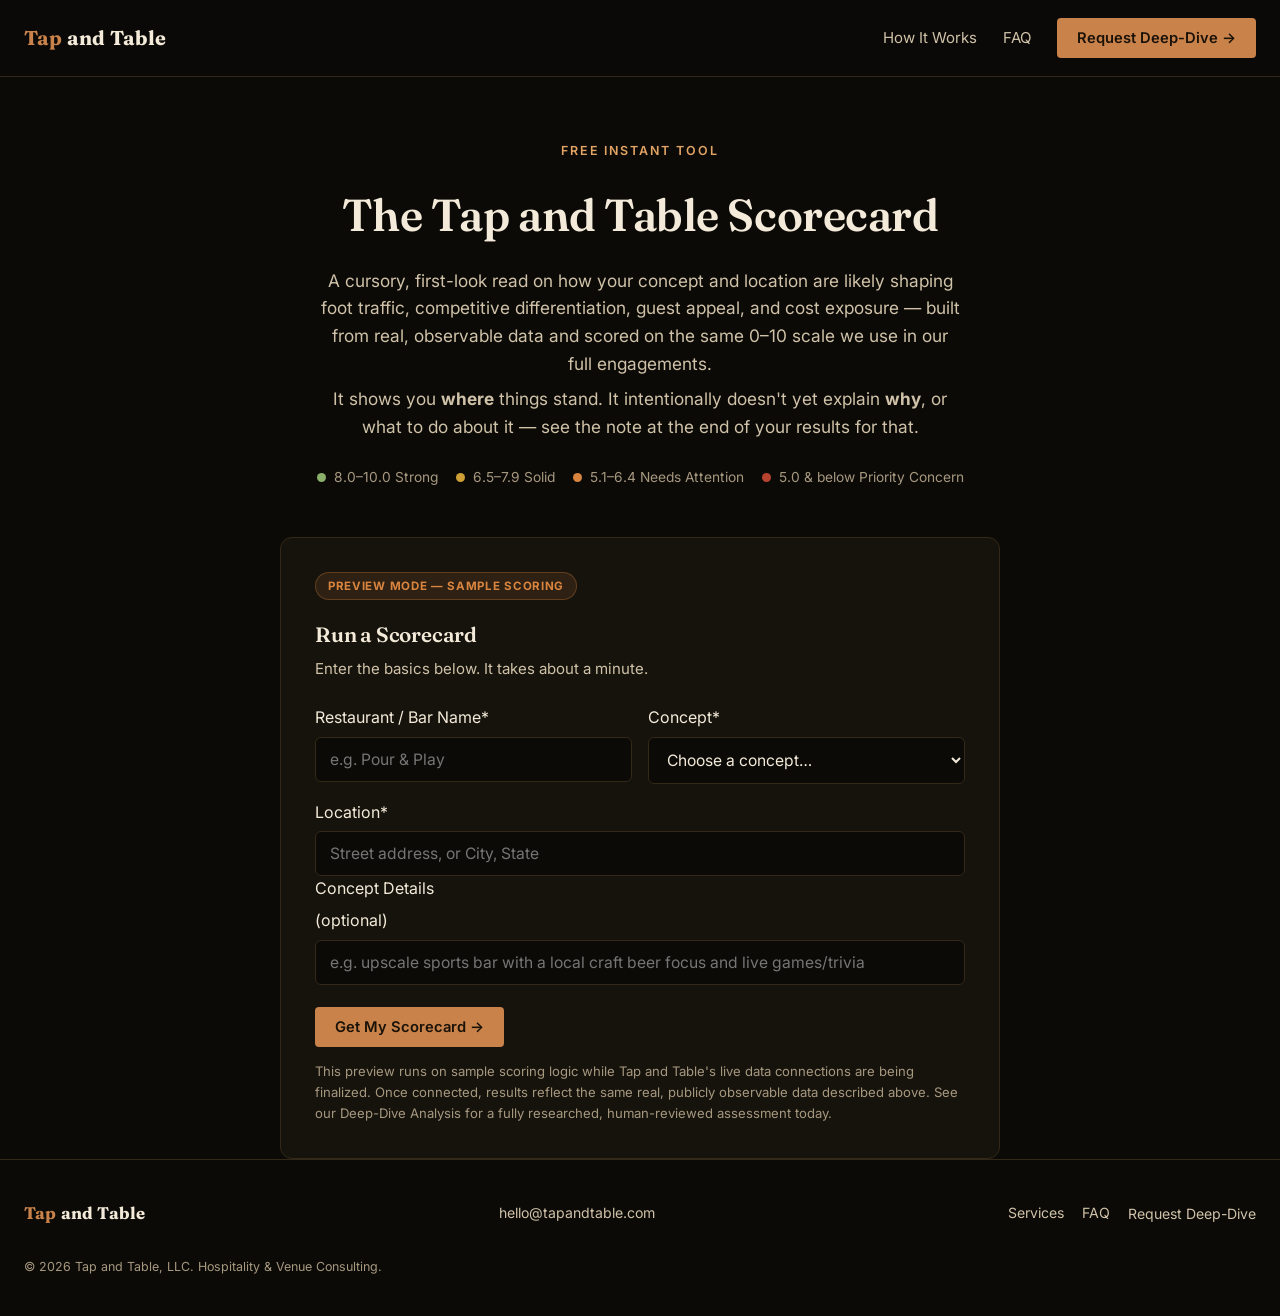
==== scorecard/index.html @ 0d45fc89 "Build tapandtable.com homepage and the Tap and Table Scorecard tool Adds the site's initial homepage" ====
<!doctype html>
<html lang="en">
<head>
<meta charset="utf-8">
<meta name="viewport" content="width=device-width, initial-scale=1, viewport-fit=cover">
<title>The Tap and Table Scorecard | Free Restaurant &amp; Bar Concept-Location Fit Check</title>
<meta name="description" content="Enter a restaurant or bar's name, concept, and location to get an instant scorecard across eleven categories: location, demand, competition, demographics, pricing, digital presence, and more.">
<link rel="preconnect" href="https://fonts.googleapis.com">
<link rel="preconnect" href="https://fonts.gstatic.com" crossorigin>
<link href="https://fonts.googleapis.com/css2?family=Fraunces:opsz,wght@9..144,500..700&family=Inter:wght@400;500;600;700&display=swap" rel="stylesheet">
<link rel="stylesheet" href="../styles.css">
<link rel="canonical" href="https://tapandtable.com/scorecard/">
<meta name="theme-color" content="#0c0a07">
</head>
<body>

<header>
  <a class="logo" href="../index.html"><span class="logo-mark">Tap</span> and Table</a>
  <nav>
    <a href="../index.html#how-it-works">How It Works</a>
    <a href="../index.html#faq">FAQ</a>
    <button type="button" class="btn" data-deepdive-trigger="true">Request Deep-Dive &rarr;</button>
  </nav>
</header>

<main>

  <section class="tool-hero">
    <div class="wrap">
      <div class="eyebrow">Free Instant Tool</div>
      <h1>The Tap and Table Scorecard</h1>
      <p class="lead">A cursory, first-look read on how your concept and location are likely shaping foot traffic, competitive differentiation, guest appeal, and cost exposure &mdash; built from real, observable data and scored on the same 0&ndash;10 scale we use in our full engagements.</p>
      <p class="lead">It shows you <strong>where</strong> things stand. It intentionally doesn't yet explain <strong>why</strong>, or what to do about it &mdash; see the note at the end of your results for that.</p>
      <div class="scale-key">
        <div class="row"><span class="dot" style="background:var(--strong)"></span>8.0&ndash;10.0 Strong</div>
        <div class="row"><span class="dot" style="background:var(--solid)"></span>6.5&ndash;7.9 Solid</div>
        <div class="row"><span class="dot" style="background:var(--attention)"></span>5.1&ndash;6.4 Needs Attention</div>
        <div class="row"><span class="dot" style="background:var(--concern)"></span>5.0 &amp; below Priority Concern</div>
      </div>
    </div>
  </section>

  <section class="wrap">
    <div class="intake-panel">
      <span class="demo-flag">Preview Mode &mdash; Sample Scoring</span>
      <h2>Run a Scorecard</h2>
      <p class="intake-sub">Enter the basics below. It takes about a minute.</p>
      <form id="scorecard-form">
        <div class="field-row">
          <label class="field">Restaurant / Bar Name*
            <input type="text" name="name" required placeholder="e.g. Pour &amp; Play">
          </label>
          <label class="field">Concept*
            <select name="concept" required>
              <option value="" disabled selected>Choose a concept&hellip;</option>
              <option value="sports bar">Sports Bar</option>
              <option value="brewery / taproom">Brewery / Taproom</option>
              <option value="fine dining">Fine Dining</option>
              <option value="fast casual">Fast Casual</option>
              <option value="family dining">Family Dining</option>
              <option value="wine bar">Wine Bar</option>
              <option value="nightclub / lounge">Nightclub / Lounge</option>
              <option value="cafe / coffee">Caf&eacute; / Coffee</option>
              <option value="other">Other</option>
            </select>
          </label>
        </div>
        <label class="field full">Location*
          <input type="text" name="location" required placeholder="Street address, or City, State">
        </label>
        <label class="field full">Concept Details <span style="text-transform:none;font-weight:400;">(optional)</span>
          <input type="text" name="conceptOther" placeholder="e.g. upscale sports bar with a local craft beer focus and live games/trivia">
        </label>
        <div class="intake-actions">
          <button type="submit" class="btn">Get My Scorecard &rarr;</button>
        </div>
        <p class="intake-note">This preview runs on sample scoring logic while Tap and Table's live data connections are being finalized. Once connected, results reflect the same real, publicly observable data described above. See our Deep-Dive Analysis for a fully researched, human-reviewed assessment today.</p>
      </form>
    </div>
  </section>

  <section id="results" hidden></section>

</main>

<footer>
  <a class="logo" href="../index.html"><span class="logo-mark">Tap</span> and Table</a>
  <div class="footer-contact">
    <a href="mailto:hello@tapandtable.com">hello@tapandtable.com</a>
  </div>
  <nav class="footer-nav">
    <a href="../index.html#services">Services</a>
    <a href="../index.html#faq">FAQ</a>
    <button type="button" data-deepdive-trigger="true">Request Deep-Dive</button>
  </nav>
  <span class="fine-print">&copy; 2026 Tap and Table, LLC. Hospitality &amp; Venue Consulting.</span>
</footer>

<script src="../scorecard-data.js"></script>
<script src="../lead-form.js"></script>
<script src="../scorecard.js"></script>
</body>
</html>
---- styles.css ----
/* Tap and Table — Hospitality & Venue Consulting
   Brand system: warm, dark, editorial. Copper accent on near-black,
   built for restaurant & bar owners, not tech buyers. */

:root {
  --ink: #0c0a07;
  --panel: #16130d;
  --panel-2: #1e1810;
  --panel-border: #332918;
  --rule: #3a2f1c;
  --cream: #f3ead9;
  --cream-dim: #cfc2a8;
  --muted: #a6987f;
  --copper: #c9834a;
  --copper-bright: #e2a465;
  --copper-dim: #7a552f;

  --strong: #8bb06a;
  --solid: #cf9f36;
  --attention: #d9853f;
  --concern: #b8442f;

  --serif: "Fraunces", "Iowan Old Style", Georgia, serif;
  --sans: "Inter", -apple-system, BlinkMacSystemFont, "Segoe UI", sans-serif;

  --max: 1140px;
}

* { box-sizing: border-box; }
html { scroll-behavior: smooth; }
body {
  margin: 0;
  background: var(--ink);
  color: var(--cream);
  font-family: var(--sans);
  font-size: 16px;
  line-height: 1.6;
  -webkit-font-smoothing: antialiased;
}

img { max-width: 100%; display: block; }
a { color: var(--copper-bright); text-decoration: none; }
a:hover { text-decoration: underline; }

h1, h2, h3, h4 {
  font-family: var(--serif);
  font-weight: 600;
  color: var(--cream);
  margin: 0 0 0.5em;
  letter-spacing: -0.01em;
}

p { margin: 0 0 1em; color: var(--cream-dim); }

.wrap { max-width: var(--max); margin: 0 auto; padding: 0 24px; }

/* ---------- Header ---------- */
header {
  position: sticky;
  top: 0;
  z-index: 50;
  display: flex;
  align-items: center;
  justify-content: space-between;
  padding: 18px 24px;
  background: rgba(12, 10, 7, 0.86);
  backdrop-filter: blur(10px);
  border-bottom: 1px solid var(--panel-border);
}
.logo {
  font-family: var(--serif);
  font-weight: 700;
  font-size: 1.25rem;
  color: var(--cream);
  letter-spacing: 0.01em;
}
.logo:hover { text-decoration: none; color: var(--copper-bright); }
.logo .logo-mark { color: var(--copper); }
header nav { display: flex; align-items: center; gap: 26px; }
header nav a {
  color: var(--cream-dim);
  font-size: 0.94rem;
}
header nav a:hover { color: var(--copper-bright); text-decoration: none; }
.btn {
  display: inline-flex;
  align-items: center;
  gap: 8px;
  background: var(--copper);
  color: #1a1208;
  border: none;
  border-radius: 4px;
  padding: 11px 20px;
  font-family: var(--sans);
  font-weight: 600;
  font-size: 0.92rem;
  cursor: pointer;
  transition: background 0.15s ease, transform 0.15s ease;
}
.btn:hover { background: var(--copper-bright); text-decoration: none; transform: translateY(-1px); }
.btn-outline {
  background: transparent;
  color: var(--cream);
  border: 1px solid var(--copper-dim);
}
.btn-outline:hover { background: rgba(201, 131, 74, 0.12); border-color: var(--copper); }

/* ---------- Hero ---------- */
.hero {
  padding: 96px 24px 80px;
  background:
    radial-gradient(ellipse at top right, rgba(201,131,74,0.14), transparent 55%),
    var(--ink);
  border-bottom: 1px solid var(--panel-border);
}
.hero-inner { max-width: 780px; margin: 0 auto; text-align: center; }
.eyebrow {
  font-family: var(--sans);
  text-transform: uppercase;
  letter-spacing: 0.16em;
  font-size: 0.78rem;
  color: var(--copper-bright);
  font-weight: 600;
  margin-bottom: 18px;
}
.hero h1 {
  font-size: clamp(2.1rem, 4.5vw, 3.4rem);
  line-height: 1.12;
  margin-bottom: 20px;
}
.hero .subhead {
  font-size: 1.2rem;
  color: var(--cream-dim);
  max-width: 620px;
  margin: 0 auto 28px;
}
.hero .cta-row { display: flex; gap: 14px; justify-content: center; flex-wrap: wrap; }

/* ---------- Section shells ---------- */
section.block { padding: 76px 24px; border-bottom: 1px solid var(--panel-border); }
section.block.tight { padding: 56px 24px; }
.block-inner { max-width: var(--max); margin: 0 auto; }
.section-head { max-width: 680px; margin-bottom: 40px; }
.section-head.center { margin: 0 auto 44px; text-align: center; }
.section-head h2 { font-size: clamp(1.6rem, 3vw, 2.2rem); }

/* ---------- Scorecard promo (homepage) ---------- */
.scorecard-promo {
  background: linear-gradient(180deg, var(--panel), var(--ink));
}
.promo-grid {
  display: grid;
  grid-template-columns: 1.1fr 0.9fr;
  gap: 48px;
  align-items: center;
}
.promo-copy .eyebrow { margin-bottom: 14px; }
.promo-copy h2 { font-size: clamp(1.7rem, 3.2vw, 2.4rem); margin-bottom: 18px; }
.promo-copy p { font-size: 1.05rem; }
.promo-list { list-style: none; margin: 22px 0 30px; padding: 0; display: grid; gap: 10px; }
.promo-list li {
  display: flex;
  gap: 10px;
  color: var(--cream-dim);
  font-size: 0.98rem;
}
.promo-list li::before { content: "\2013"; color: var(--copper); flex-shrink: 0; }
.promo-card {
  background: var(--panel-2);
  border: 1px solid var(--panel-border);
  border-radius: 10px;
  padding: 28px;
}
.promo-card .promo-card-label {
  text-transform: uppercase;
  letter-spacing: 0.12em;
  font-size: 0.72rem;
  color: var(--muted);
  font-weight: 600;
}
.promo-card h3 { font-size: 1.2rem; margin: 8px 0 14px; }
.promo-mini-scale { display: grid; gap: 8px; margin: 16px 0 22px; }
.promo-mini-scale .row { display: flex; align-items: center; gap: 10px; font-size: 0.86rem; color: var(--cream-dim); }
.promo-mini-scale .dot { width: 10px; height: 10px; border-radius: 50%; flex-shrink: 0; }

/* ---------- Status pill ---------- */
.status-pill {
  display: inline-flex;
  align-items: center;
  gap: 6px;
  padding: 4px 10px;
  border-radius: 20px;
  font-size: 0.72rem;
  font-weight: 700;
  text-transform: uppercase;
  letter-spacing: 0.05em;
}
.status-pill::before { content: ""; width: 7px; height: 7px; border-radius: 50%; }
.status-strong { background: rgba(139, 176, 106, 0.15); color: var(--strong); }
.status-strong::before { background: var(--strong); }
.status-solid { background: rgba(207, 159, 54, 0.15); color: var(--solid); }
.status-solid::before { background: var(--solid); }
.status-attention { background: rgba(217, 133, 63, 0.15); color: var(--attention); }
.status-attention::before { background: var(--attention); }
.status-concern { background: rgba(184, 68, 47, 0.16); color: var(--concern); }
.status-concern::before { background: var(--concern); }

/* ---------- Services / how-it-works (homepage) ---------- */
.steps-grid { display: grid; grid-template-columns: repeat(3, 1fr); gap: 24px; }
.step-card {
  background: var(--panel);
  border: 1px solid var(--panel-border);
  border-radius: 10px;
  padding: 26px;
}
.step-num {
  font-family: var(--serif);
  font-size: 1.6rem;
  color: var(--copper);
  margin-bottom: 10px;
}
.step-card h3 { font-size: 1.08rem; margin-bottom: 8px; }
.step-card p { font-size: 0.94rem; margin-bottom: 0; }

.cluster-grid { display: grid; grid-template-columns: repeat(3, 1fr); gap: 20px; }
.cluster-card {
  background: var(--panel);
  border: 1px solid var(--panel-border);
  border-radius: 10px;
  padding: 24px;
}
.cluster-card h3 { font-size: 1.05rem; }
.cluster-card p { font-size: 0.92rem; margin-bottom: 0; }

/* ---------- Scorecard tool page ---------- */
.tool-hero { padding: 64px 24px 48px; text-align: center; }
.tool-hero .eyebrow { justify-content: center; display: flex; }
.tool-hero h1 { font-size: clamp(2rem, 4vw, 2.8rem); max-width: 720px; margin: 0 auto 16px; }
.tool-hero p.lead { max-width: 640px; margin: 0 auto 8px; font-size: 1.08rem; }

.scale-key {
  display: flex;
  flex-wrap: wrap;
  gap: 18px;
  justify-content: center;
  margin: 26px auto 0;
  max-width: 780px;
}
.scale-key .row { display: flex; align-items: center; gap: 8px; font-size: 0.86rem; color: var(--muted); }
.scale-key .dot { width: 9px; height: 9px; border-radius: 50%; }

.intake-panel {
  max-width: 720px;
  margin: 0 auto;
  background: var(--panel);
  border: 1px solid var(--panel-border);
  border-radius: 12px;
  padding: 34px;
}
.intake-panel h2 { font-size: 1.3rem; margin-bottom: 6px; }
.intake-panel .intake-sub { font-size: 0.94rem; margin-bottom: 24px; }
.field-row { display: grid; grid-template-columns: 1fr 1fr; gap: 16px; margin-bottom: 16px; }
.field { display: flex; flex-direction: column; gap: 6px; }
.field.full { grid-column: 1 / -1; }
.field label {
  font-size: 0.82rem;
  font-weight: 600;
  color: var(--cream-dim);
  text-transform: uppercase;
  letter-spacing: 0.04em;
}
.field input, .field select {
  background: var(--ink);
  border: 1px solid var(--panel-border);
  border-radius: 6px;
  padding: 12px 14px;
  color: var(--cream);
  font-family: var(--sans);
  font-size: 0.98rem;
}
.field input:focus, .field select:focus { outline: none; border-color: var(--copper); }
.intake-actions { margin-top: 22px; display: flex; align-items: center; gap: 16px; flex-wrap: wrap; }
.intake-note { font-size: 0.82rem; color: var(--muted); margin: 14px 0 0; }
.demo-flag {
  display: inline-flex;
  align-items: center;
  gap: 6px;
  font-size: 0.72rem;
  font-weight: 700;
  text-transform: uppercase;
  letter-spacing: 0.06em;
  color: var(--attention);
  background: rgba(217, 133, 63, 0.12);
  border: 1px solid rgba(217, 133, 63, 0.3);
  border-radius: 20px;
  padding: 4px 12px;
  margin-bottom: 18px;
}

/* ---------- Results ---------- */
#results { padding: 12px 24px 90px; }
.results-inner { max-width: 920px; margin: 0 auto; }
.results-header {
  text-align: center;
  padding: 40px 30px;
  background: var(--panel-2);
  border: 1px solid var(--panel-border);
  border-radius: 12px;
  margin-bottom: 34px;
}
.results-header .eyebrow { justify-content: center; display: flex; }
.results-header h2 { font-size: 1.5rem; margin-bottom: 4px; }
.results-header .overall-score {
  font-family: var(--serif);
  font-size: 3.4rem;
  color: var(--copper-bright);
  margin: 10px 0 6px;
}
.results-header .status-pill { font-size: 0.8rem; margin-bottom: 14px; }
.results-header .overall-copy { max-width: 620px; margin: 12px auto 0; }
.results-header .overall-copy strong { color: var(--cream); }

.score-card {
  background: var(--panel);
  border: 1px solid var(--panel-border);
  border-radius: 10px;
  padding: 24px 26px;
  margin-bottom: 16px;
}
.score-card-top {
  display: flex;
  align-items: baseline;
  justify-content: space-between;
  gap: 16px;
  flex-wrap: wrap;
  margin-bottom: 10px;
}
.score-card-top h3 { font-size: 1.05rem; margin: 0; }
.score-card-num { font-family: var(--serif); font-size: 1.3rem; color: var(--copper-bright); }
.score-card .what { font-size: 0.86rem; color: var(--muted); margin-bottom: 14px; font-style: italic; }
.score-card .meaning, .score-card .implication { font-size: 0.95rem; margin-bottom: 8px; }
.score-card .meaning strong, .score-card .implication strong {
  color: var(--cream);
  font-size: 0.72rem;
  text-transform: uppercase;
  letter-spacing: 0.06em;
  display: block;
  margin-bottom: 4px;
  font-weight: 700;
}
.score-card .implication { margin-bottom: 0; }

/* ---------- Rider / disclaimer + deep-dive CTA ---------- */
.rider {
  margin-top: 40px;
  background: var(--panel-2);
  border: 1px solid var(--copper-dim);
  border-radius: 12px;
  padding: 34px;
}
.rider .eyebrow { color: var(--muted); }
.rider h3 { font-size: 1.15rem; }
.rider p { font-size: 0.95rem; }
.rider-deepdive {
  margin-top: 20px;
  padding-top: 20px;
  border-top: 1px solid var(--rule);
}
.rider-deepdive h4 { font-size: 1.05rem; margin-bottom: 10px; }
.deepdive-list { list-style: none; margin: 0 0 20px; padding: 0; display: grid; gap: 8px; }
.deepdive-list li { display: flex; gap: 10px; font-size: 0.92rem; color: var(--cream-dim); }
.deepdive-list li::before { content: "\2713"; color: var(--copper); flex-shrink: 0; }
.deepdive-price { font-size: 0.9rem; color: var(--muted); margin-bottom: 18px; }
.deepdive-price strong { color: var(--copper-bright); font-size: 1.1rem; }

/* ---------- Testimonial ---------- */
.testimonial { padding: 64px 24px; text-align: center; background: var(--panel); }
.testimonial-mark { font-family: var(--serif); font-size: 3.5rem; color: var(--copper-dim); line-height: 1; }
.testimonial-quote { max-width: 640px; margin: 0 auto 14px; font-size: 1.15rem; color: var(--cream); font-style: italic; }
.testimonial-attribution { font-size: 0.88rem; color: var(--muted); margin: 0; }

/* ---------- FAQ ---------- */
.faq-list { display: grid; gap: 12px; }
.faq-item {
  background: var(--panel);
  border: 1px solid var(--panel-border);
  border-radius: 8px;
  padding: 6px 20px;
}
.faq-item summary {
  cursor: pointer;
  padding: 16px 0;
  font-weight: 600;
  color: var(--cream);
  font-size: 1rem;
}
.faq-item p { padding-bottom: 16px; margin-bottom: 0; font-size: 0.94rem; }

/* ---------- Footer ---------- */
footer {
  padding: 40px 24px;
  border-top: 1px solid var(--panel-border);
  display: flex;
  flex-wrap: wrap;
  align-items: center;
  justify-content: space-between;
  gap: 20px;
}
footer .logo { font-size: 1.05rem; }
.footer-contact { display: flex; gap: 20px; flex-wrap: wrap; font-size: 0.88rem; }
.footer-contact a { color: var(--cream-dim); }
.footer-nav { display: flex; gap: 18px; flex-wrap: wrap; font-size: 0.88rem; }
.footer-nav a, .footer-nav button {
  color: var(--cream-dim);
  background: none;
  border: none;
  cursor: pointer;
  font-family: var(--sans);
  font-size: 0.88rem;
  padding: 0;
}
footer .fine-print { width: 100%; font-size: 0.78rem; color: var(--muted); margin-top: 10px; }

/* ---------- Deep-dive lead modal ---------- */
.dd-modal-overlay {
  position: fixed;
  inset: 0;
  background: rgba(8, 6, 4, 0.72);
  display: flex;
  align-items: center;
  justify-content: center;
  padding: 24px;
  z-index: 200;
}
.dd-modal {
  background: var(--panel);
  border: 1px solid var(--panel-border);
  border-radius: 12px;
  padding: 32px;
  max-width: 520px;
  width: 100%;
  position: relative;
  max-height: 90vh;
  overflow-y: auto;
}
.dd-modal-close {
  position: absolute;
  top: 14px;
  right: 16px;
  background: none;
  border: none;
  color: var(--muted);
  font-size: 1.6rem;
  cursor: pointer;
  line-height: 1;
}
.dd-modal-title { font-size: 1.3rem; margin-bottom: 6px; }
.dd-modal-sub { font-size: 0.94rem; margin-bottom: 20px; }
.dd-field-row { display: grid; grid-template-columns: 1fr 1fr; gap: 14px; margin-bottom: 14px; }
.dd-field { display: flex; flex-direction: column; gap: 5px; }
.dd-field.full { grid-column: 1 / -1; }
.dd-field label { font-size: 0.8rem; color: var(--cream-dim); font-weight: 600; }
.dd-field input, .dd-field textarea {
  background: var(--ink);
  border: 1px solid var(--panel-border);
  border-radius: 6px;
  padding: 10px 12px;
  color: var(--cream);
  font-family: var(--sans);
  font-size: 0.94rem;
}
.dd-field input:focus, .dd-field textarea:focus { outline: none; border-color: var(--copper); }
.dd-actions { margin-top: 18px; }

@media (max-width: 860px) {
  header nav { gap: 14px; }
  header nav a { display: none; }
  .promo-grid { grid-template-columns: 1fr; }
  .steps-grid, .cluster-grid { grid-template-columns: 1fr; }
  .field-row, .dd-field-row { grid-template-columns: 1fr; }
}
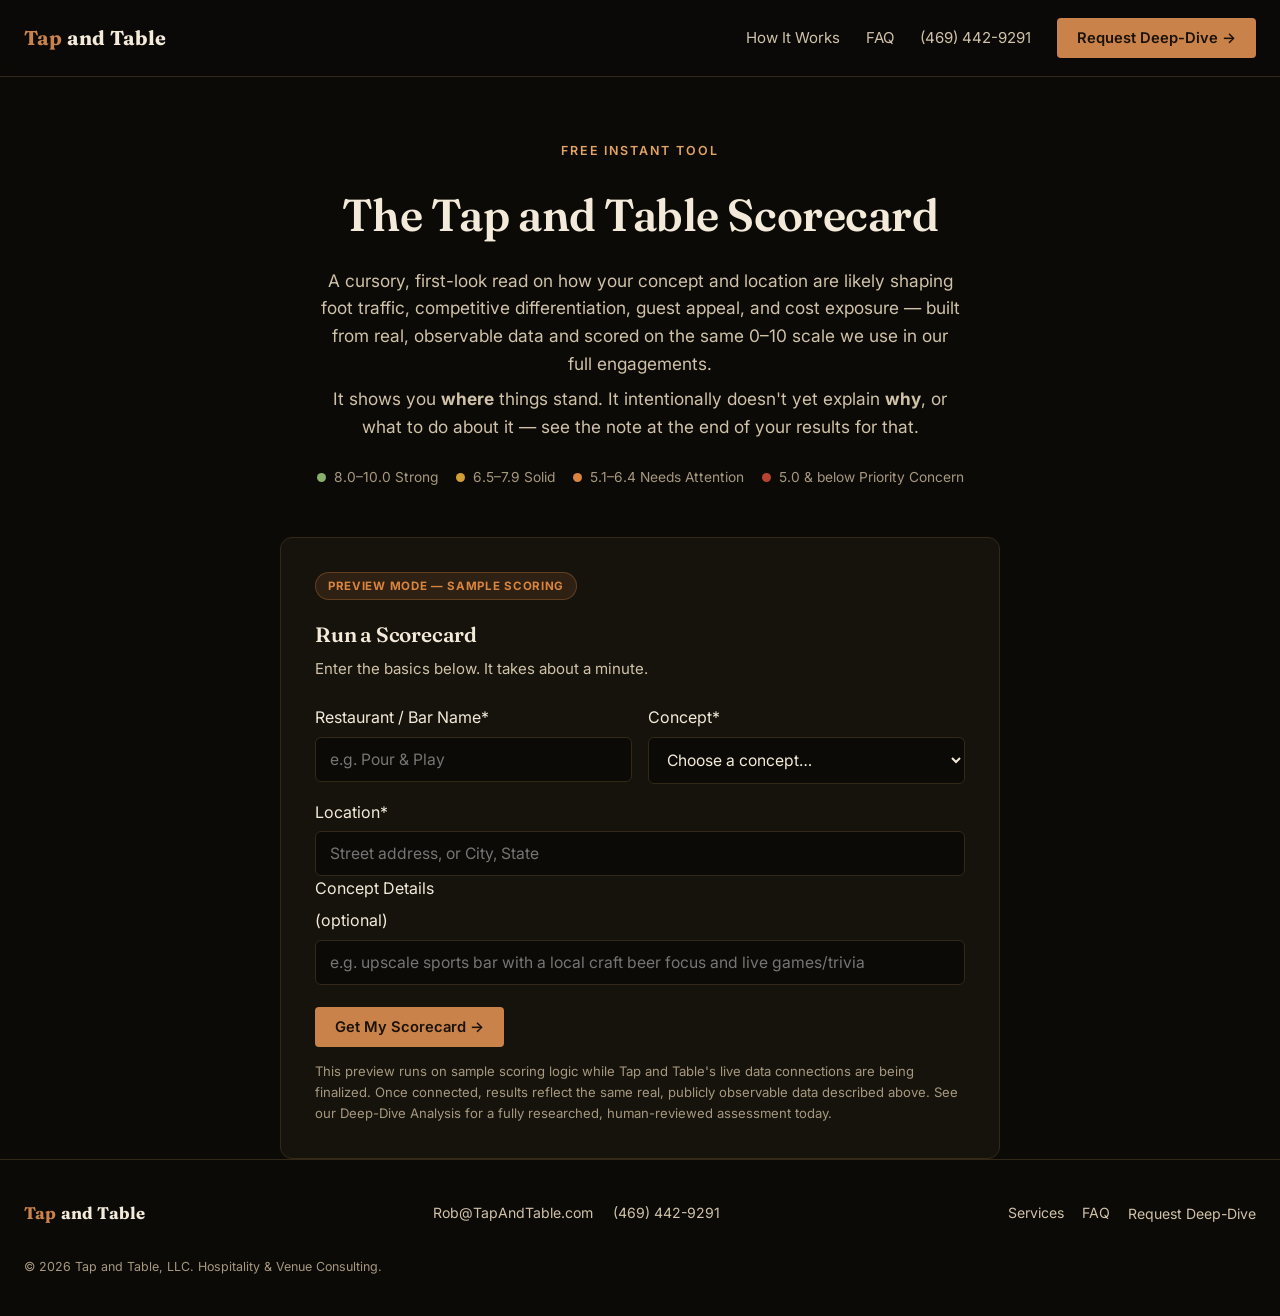
==== commit cf24b92e: "Add real contact details: Rob@TapAndTable.com and (469) 442-9291 Replaces the placeholder email in b" ====
--- a/scorecard/index.html
+++ b/scorecard/index.html
@@ -19,6 +19,7 @@
   <nav>
     <a href="../index.html#how-it-works">How It Works</a>
     <a href="../index.html#faq">FAQ</a>
+    <a href="tel:+14694429291">(469) 442-9291</a>
     <button type="button" class="btn" data-deepdive-trigger="true">Request Deep-Dive &rarr;</button>
   </nav>
 </header>
@@ -86,7 +87,8 @@
 <footer>
   <a class="logo" href="../index.html"><span class="logo-mark">Tap</span> and Table</a>
   <div class="footer-contact">
-    <a href="mailto:hello@tapandtable.com">hello@tapandtable.com</a>
+    <a href="mailto:Rob@TapAndTable.com">Rob@TapAndTable.com</a>
+    <a href="tel:+14694429291">(469) 442-9291</a>
   </div>
   <nav class="footer-nav">
     <a href="../index.html#services">Services</a>
--- a/styles.css
+++ b/styles.css
@@ -456,6 +456,7 @@
 }
 .dd-modal-title { font-size: 1.3rem; margin-bottom: 6px; }
 .dd-modal-sub { font-size: 0.94rem; margin-bottom: 20px; }
+.dd-call-now { display: block; font-size: 0.9rem; font-weight: 600; margin-bottom: 20px; }
 .dd-field-row { display: grid; grid-template-columns: 1fr 1fr; gap: 14px; margin-bottom: 14px; }
 .dd-field { display: flex; flex-direction: column; gap: 5px; }
 .dd-field.full { grid-column: 1 / -1; }
